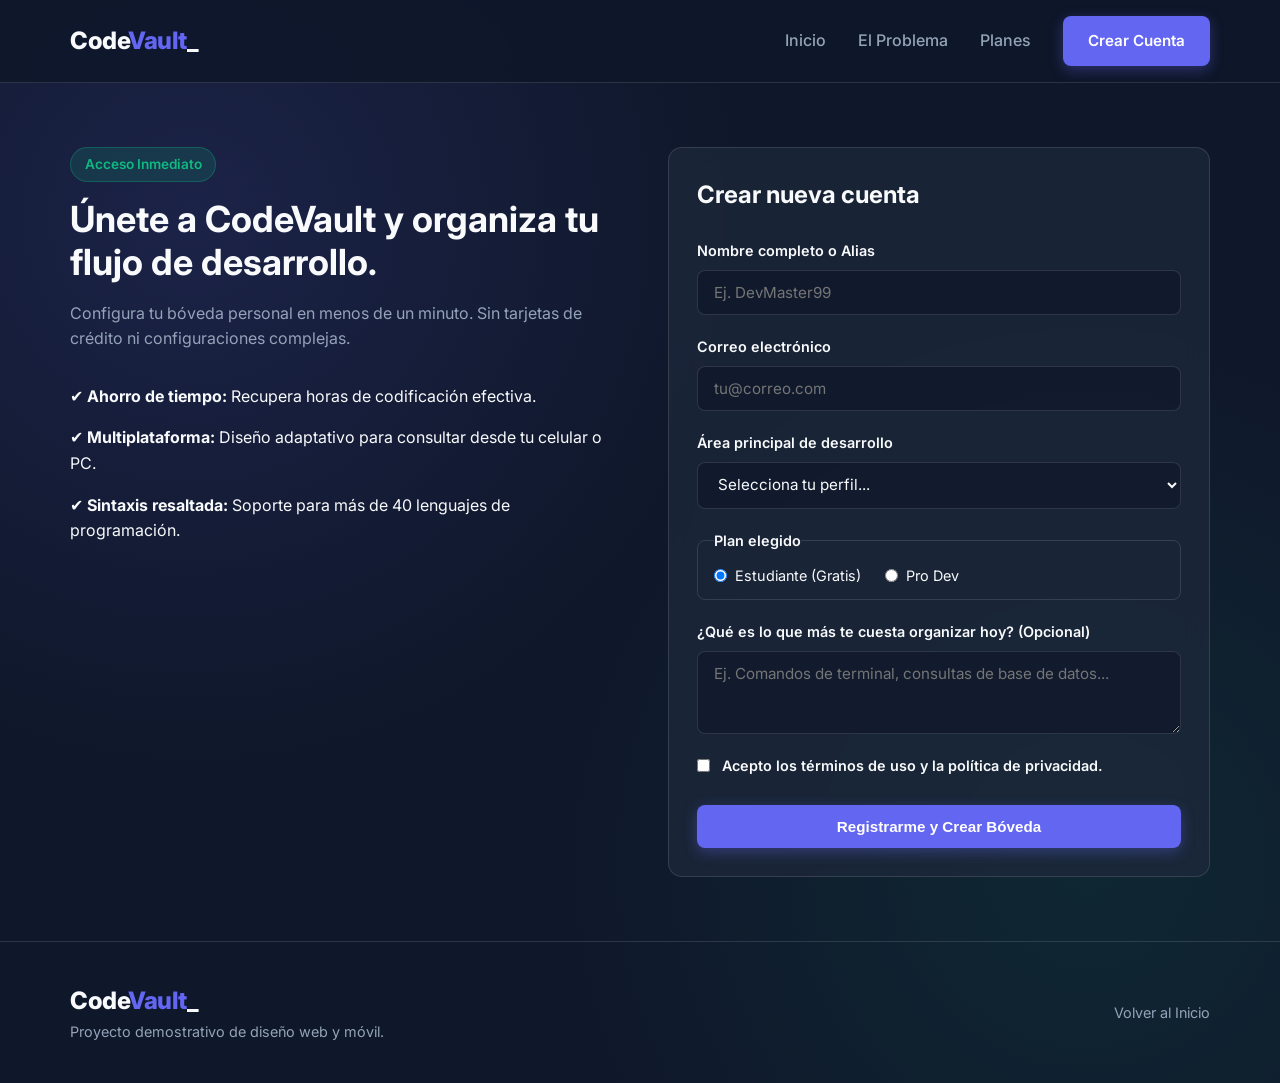
==== registro.html @ 7f3944ed "Agregación de proyecto personal IHC" ====
<!DOCTYPE html>
<html lang="es">
<head>
    <meta charset="UTF-8">
    <meta name="viewport" content="width=device-width, initial-scale=1.0">
    <title>Registro | CodeVault</title>
    <link href="https://fonts.googleapis.com/css2?family=Inter:wght@400;600;800&family=Fira+Code:wght@400;500&display=swap" rel="stylesheet">
    <link rel="stylesheet" href="global.css">
    <link rel="stylesheet" href="pages.css">
</head>
<body>

    <header class="navbar">
        <div class="container nav-container">
            <a href="index.html" class="logo">Code<span>Vault</span>_</a>
            
            <input type="checkbox" id="menu-toggle" class="menu-checkbox">
            <label for="menu-toggle" class="hamburger-btn" aria-label="Abrir menú">
                <span class="bar"></span>
                <span class="bar"></span>
                <span class="bar"></span>
            </label>

            <nav class="nav-menu">
                <ul class="nav-list">
                    <li><a href="index.html">Inicio</a></li>
                    <li><a href="index.html#problema">El Problema</a></li>
                    <li><a href="index.html#planes">Planes</a></li>
                    <li><a href="registro.html" class="btn btn-primary active">Crear Cuenta</a></li>
                </ul>
            </nav>
        </div>
    </header>

    <main class="container section">
        <div class="form-wrapper">
            <div class="form-info">
                <span class="badge">Acceso Inmediato</span>
                <h1>Únete a CodeVault y organiza tu flujo de desarrollo.</h1>
                <p>Configura tu bóveda personal en menos de un minuto. Sin tarjetas de crédito ni configuraciones complejas.</p>
                
                <ul class="benefit-list">
                    <li><strong>✔ Ahorro de tiempo:</strong> Recupera horas de codificación efectiva.</li>
                    <li><strong>✔ Multiplataforma:</strong> Diseño adaptativo para consultar desde tu celular o PC.</li>
                    <li><strong>✔ Sintaxis resaltada:</strong> Soporte para más de 40 lenguajes de programación.</li>
                </ul>
            </div>

            <!-- Formulario HTML5 completo -->
            <form action="index.html" method="GET" class="glass-card auth-form">
                <h2>Crear nueva cuenta</h2>
                
                <div class="form-group">
                    <label for="nombre">Nombre completo o Alias</label>
                    <input type="text" id="nombre" name="nombre" placeholder="Ej. DevMaster99" required>
                </div>

                <div class="form-group">
                    <label for="correo">Correo electrónico</label>
                    <input type="email" id="correo" name="correo" placeholder="tu@correo.com" required>
                </div>

                <div class="form-group">
                    <label for="especialidad">Área principal de desarrollo</label>
                    <select id="especialidad" name="especialidad" required>
                        <option value="" disabled selected>Selecciona tu perfil...</option>
                        <option value="backend">Backend Developer</option>
                        <option value="frontend">Frontend Developer</option>
                        <option value="fullstack">Full-Stack Developer</option>
                        <option value="estudiante">Estudiante de Ingeniería / Software</option>
                    </select>
                </div>

                <fieldset class="form-group fieldset-radio">
                    <legend>Plan elegido</legend>
                    <label class="radio-label">
                        <input type="radio" name="plan" value="gratis" checked> Estudiante (Gratis)
                    </label>
                    <label class="radio-label">
                        <input type="radio" name="plan" value="pro"> Pro Dev
                    </label>
                </fieldset>

                <div class="form-group">
                    <label for="problema_actual">¿Qué es lo que más te cuesta organizar hoy? (Opcional)</label>
                    <textarea id="problema_actual" name="problema_actual" rows="3" placeholder="Ej. Comandos de terminal, consultas de base de datos..."></textarea>
                </div>

                <div class="form-group checkbox-group">
                    <input type="checkbox" id="terminos" required>
                    <label for="terminos">Acepto los términos de uso y la política de privacidad.</label>
                </div>

                <button type="submit" class="btn btn-primary btn-block">Registrarme y Crear Bóveda</button>
            </form>
        </div>
    </main>

    <footer class="footer">
        <div class="container footer-content">
            <div>
                <a href="index.html" class="logo">Code<span>Vault</span>_</a>
                <p>Proyecto demostrativo de diseño web y móvil.</p>
            </div>
            <div class="footer-links">
                <a href="index.html">Volver al Inicio</a>
            </div>
        </div>
    </footer>

</body>
</html>
---- global.css ----
/* ==========================================================================
   1. VARIABLES Y PSICOLOGÍA DEL COLOR
   - Azul Oscuro (#0F172A): Seguridad, tecnología y reducción de fatiga visual.
   - Índigo (#6366F1): Innovación, enfoque e inteligencia.
   - Esmeralda (#10B981): Acción positiva, éxito y claridad en llamados a la acción.
   ========================================================================== */
:root {
    --bg-main: #0f172a;
    --bg-glass: rgba(30, 41, 59, 0.75);
    --text-primary: #f8fafc;
    --text-secondary: #94a3b8;
    --accent-indigo: #6366f1;
    --accent-indigo-hover: #4f46e5;
    --accent-emerald: #10b981;
    --border-glass: rgba(255, 255, 255, 0.12);
    --font-sans: 'Inter', system-ui, -apple-system, sans-serif;
    --font-mono: 'Fira Code', monospace;
}

* {
    margin: 0;
    padding: 0;
    box-sizing: border-box;
}

html {
    scroll-behavior: smooth;
}

body {
    font-family: var(--font-sans);
    background-color: var(--bg-main);
    background-image: radial-gradient(circle at 15% 20%, rgba(99, 102, 241, 0.15) 0%, transparent 40%),
                      radial-gradient(circle at 85% 80%, rgba(16, 185, 129, 0.1) 0%, transparent 40%);
    color: var(--text-primary);
    line-height: 1.6;
    min-height: 100vh;
    display: flex;
    flex-direction: column;
}

.container {
    width: 90%;
    max-width: 1140px;
    margin: 0 auto;
}

/* ==========================================================================
   2. BOTONES Y ELEMENTOS COMUNES (Jerarquía Visual)
   ========================================================================== */
.btn {
    display: inline-block;
    padding: 0.75rem 1.5rem;
    border-radius: 8px;
    font-weight: 600;
    text-decoration: none;
    transition: all 0.25s ease;
    cursor: pointer;
    border: 1px solid transparent;
    font-size: 0.95rem;
    text-align: center;
}

.btn-primary {
    background-color: var(--accent-indigo);
    color: #ffffff;
    box-shadow: 0 4px 14px rgba(99, 102, 241, 0.35);
}

.btn-primary:hover {
    background-color: var(--accent-indigo-hover);
    transform: translateY(-2px);
}

.btn-outline {
    background-color: transparent;
    border-color: var(--border-glass);
    color: var(--text-primary);
}

.btn-outline:hover {
    background-color: rgba(255, 255, 255, 0.05);
    border-color: var(--text-secondary);
}

.badge {
    display: inline-block;
    padding: 0.35rem 0.85rem;
    background: rgba(16, 185, 129, 0.15);
    color: var(--accent-emerald);
    border: 1px solid rgba(16, 185, 129, 0.3);
    border-radius: 50px;
    font-size: 0.85rem;
    font-weight: 600;
    margin-bottom: 1rem;
}

/* Tendencia de diseño: Glassmorphism */
.glass-card {
    background: var(--bg-glass);
    backdrop-filter: blur(12px);
    -webkit-backdrop-filter: blur(12px);
    border: 1px solid var(--border-glass);
    border-radius: 14px;
    padding: 1.75rem;
}

/* ==========================================================================
   3. NAVBAR Y MENÚ HAMBURGUESA (100% CSS, SIN JAVASCRIPT)
   ========================================================================== */
.navbar {
    position: sticky;
    top: 0;
    z-index: 100;
    background: rgba(15, 23, 42, 0.85);
    backdrop-filter: blur(10px);
    border-bottom: 1px solid var(--border-glass);
    padding: 1rem 0;
}

.nav-container {
    display: flex;
    justify-content: space-between;
    align-items: center;
}

.logo {
    font-size: 1.5rem;
    font-weight: 800;
    color: var(--text-primary);
    text-decoration: none;
    letter-spacing: -0.5px;
}

.logo span {
    color: var(--accent-indigo);
}

.nav-list {
    display: flex;
    align-items: center;
    list-style: none;
    gap: 2rem;
}

.nav-list a:not(.btn) {
    color: var(--text-secondary);
    text-decoration: none;
    font-weight: 500;
    transition: color 0.2s;
}

.nav-list a:not(.btn):hover,
.nav-list a.active:not(.btn) {
    color: var(--text-primary);
}

/* Ocultar el checkbox del menú hamburguesa */
.menu-checkbox {
    display: none;
}

.hamburger-btn {
    display: none;
    flex-direction: column;
    gap: 5px;
    cursor: pointer;
    padding: 5px;
}

.hamburger-btn .bar {
    width: 26px;
    height: 3px;
    background-color: var(--text-primary);
    border-radius: 3px;
    transition: all 0.3s ease;
}

/* ==========================================================================
   4. FOOTER
   ========================================================================== */
.footer {
    margin-top: auto;
    border-top: 1px solid var(--border-glass);
    padding: 2.5rem 0;
    color: var(--text-secondary);
    font-size: 0.9rem;
}

.footer-content {
    display: flex;
    justify-content: space-between;
    align-items: center;
    flex-wrap: wrap;
    gap: 1.5rem;
}

.footer-links {
    display: flex;
    gap: 1.5rem;
}

.footer-links a {
    color: var(--text-secondary);
    text-decoration: none;
}

.footer-links a:hover {
    color: var(--text-primary);
}

/* ==========================================================================
   5. MEDIA QUERIES (Menú Móvil Hamburguesa)
   ========================================================================== */
@media (max-width: 768px) {
    .hamburger-btn {
        display: flex;
    }

    .nav-menu {
        position: absolute;
        top: 100%;
        left: 0;
        width: 100%;
        background: #0f172a;
        border-bottom: 1px solid var(--border-glass);
        max-height: 0;
        overflow: hidden;
        transition: max-height 0.35s ease-out;
    }

    .nav-list {
        flex-direction: column;
        padding: 1.5rem;
        gap: 1.25rem;
        align-items: stretch;
        text-align: center;
    }

    /* Cuando se hace clic en el label, el checkbox se marca y despliega el menú */
    .menu-checkbox:checked ~ .nav-menu {
        max-height: 380px;
    }

    /* Animación de las barras a una "X" */
    .menu-checkbox:checked ~ .hamburger-btn .bar:nth-child(1) {
        transform: translateY(8px) rotate(45deg);
    }
    .menu-checkbox:checked ~ .hamburger-btn .bar:nth-child(2) {
        opacity: 0;
    }
    .menu-checkbox:checked ~ .hamburger-btn .bar:nth-child(3) {
        transform: translateY(-8px) rotate(-45deg);
    }
}
---- pages.css ----
/* ==========================================================================
   1. SECCIÓN HERO Y BLOQUE DE CÓDIGO
   ========================================================================== */
.hero {
    display: grid;
    grid-template-columns: 1.1fr 0.9fr;
    gap: 3rem;
    align-items: center;
    padding: 4.5rem 0;
}

.hero-content h1 {
    font-size: clamp(2rem, 4vw, 3.1rem);
    font-weight: 800;
    line-height: 1.15;
    margin-bottom: 1.25rem;
    letter-spacing: -1px;
}

.hero-content p {
    color: var(--text-secondary);
    font-size: 1.1rem;
    margin-bottom: 2rem;
}

.hero-btns {
    display: flex;
    gap: 1rem;
    flex-wrap: wrap;
}

.code-header {
    display: flex;
    align-items: center;
    gap: 8px;
    margin-bottom: 1rem;
    padding-bottom: 0.75rem;
    border-bottom: 1px solid var(--border-glass);
}

.dot {
    width: 12px;
    height: 12px;
    border-radius: 50%;
}
.dot.red { background-color: #ef4444; }
.dot.yellow { background-color: #f59e0b; }
.dot.green { background-color: #10b981; }

.filename {
    margin-left: auto;
    font-family: var(--font-mono);
    font-size: 0.8rem;
    color: var(--text-secondary);
}

pre {
    overflow-x: auto;
    font-family: var(--font-mono);
    font-size: 0.9rem;
    color: #e2e8f0;
}

/* ==========================================================================
   2. GRILLA DE CARACTERÍSTICAS Y TABLA
   ========================================================================== */
.section {
    padding: 4rem 0;
}

.section-header {
    text-align: center;
    max-width: 650px;
    margin: 0 auto 3rem;
}

.section-header h2 {
    font-size: 2rem;
    margin-bottom: 0.75rem;
}

.section-header p {
    color: var(--text-secondary);
}

.grid-cards {
    display: grid;
    grid-template-columns: repeat(auto-fit, minmax(280px, 1fr));
    gap: 1.75rem;
}

.feature-card .icon-box {
    display: inline-block;
    font-family: var(--font-mono);
    font-weight: 700;
    color: var(--accent-indigo);
    background: rgba(99, 102, 241, 0.15);
    padding: 0.4rem 0.85rem;
    border-radius: 8px;
    margin-bottom: 1rem;
}

.feature-card h3 {
    margin-bottom: 0.75rem;
    font-size: 1.25rem;
}

.feature-card p {
    color: var(--text-secondary);
    font-size: 0.95rem;
}

/* Tabla responsive */
.table-responsive {
    overflow-x: auto;
}

.pricing-table {
    width: 100%;
    border-collapse: collapse;
    text-align: left;
}

.pricing-table th,
.pricing-table td {
    padding: 1rem;
    border-bottom: 1px solid var(--border-glass);
}

.pricing-table th {
    color: var(--accent-emerald);
    font-weight: 600;
}

.pricing-table td {
    color: var(--text-secondary);
}

/* ==========================================================================
   3. PÁGINA DE REGISTRO Y FORMULARIO
   ========================================================================== */
.form-wrapper {
    display: grid;
    grid-template-columns: 1fr 1fr;
    gap: 3.5rem;
    align-items: start;
}

.form-info h1 {
    font-size: 2.25rem;
    line-height: 1.2;
    margin-bottom: 1rem;
}

.form-info p {
    color: var(--text-secondary);
    margin-bottom: 2rem;
}

.benefit-list {
    list-style: none;
    display: flex;
    flex-direction: column;
    gap: 1rem;
}

.auth-form h2 {
    margin-bottom: 1.5rem;
    font-size: 1.5rem;
}

.form-group {
    margin-bottom: 1.25rem;
    display: flex;
    flex-direction: column;
    gap: 0.5rem;
}

.form-group label,
.fieldset-radio legend {
    font-size: 0.9rem;
    font-weight: 600;
    color: var(--text-primary);
}

.form-group input[type="text"],
.form-group input[type="email"],
.form-group select,
.form-group textarea {
    width: 100%;
    padding: 0.75rem 1rem;
    border-radius: 8px;
    border: 1px solid var(--border-glass);
    background: rgba(15, 23, 42, 0.7);
    color: var(--text-primary);
    font-family: var(--font-sans);
    font-size: 0.95rem;
}

.form-group input:focus,
.form-group select:focus,
.form-group textarea:focus {
    outline: none;
    border-color: var(--accent-indigo);
}

.fieldset-radio {
    border: 1px solid var(--border-glass);
    border-radius: 8px;
    padding: 0.75rem 1rem;
    display: flex;
    flex-direction: row;
    gap: 1.5rem;
}

.radio-label {
    display: flex;
    align-items: center;
    gap: 0.5rem;
    cursor: pointer;
    font-weight: 400 !important;
}

.checkbox-group {
    flex-direction: row;
    align-items: center;
    gap: 0.75rem;
}

.btn-block {
    width: 100%;
    margin-top: 0.5rem;
}

/* ==========================================================================
   4. RESPONSIVE DESIGN (Móviles y Tablets)
   ========================================================================== */
@media (max-width: 860px) {
    .hero,
    .form-wrapper {
        grid-template-columns: 1fr;
        gap: 2.5rem;
    }

    .hero {
        padding: 2.5rem 0;
        text-align: center;
    }

    .hero-btns {
        justify-content: center;
    }

    .code-header {
        text-align: left;
    }

    pre {
        text-align: left;
    }
}
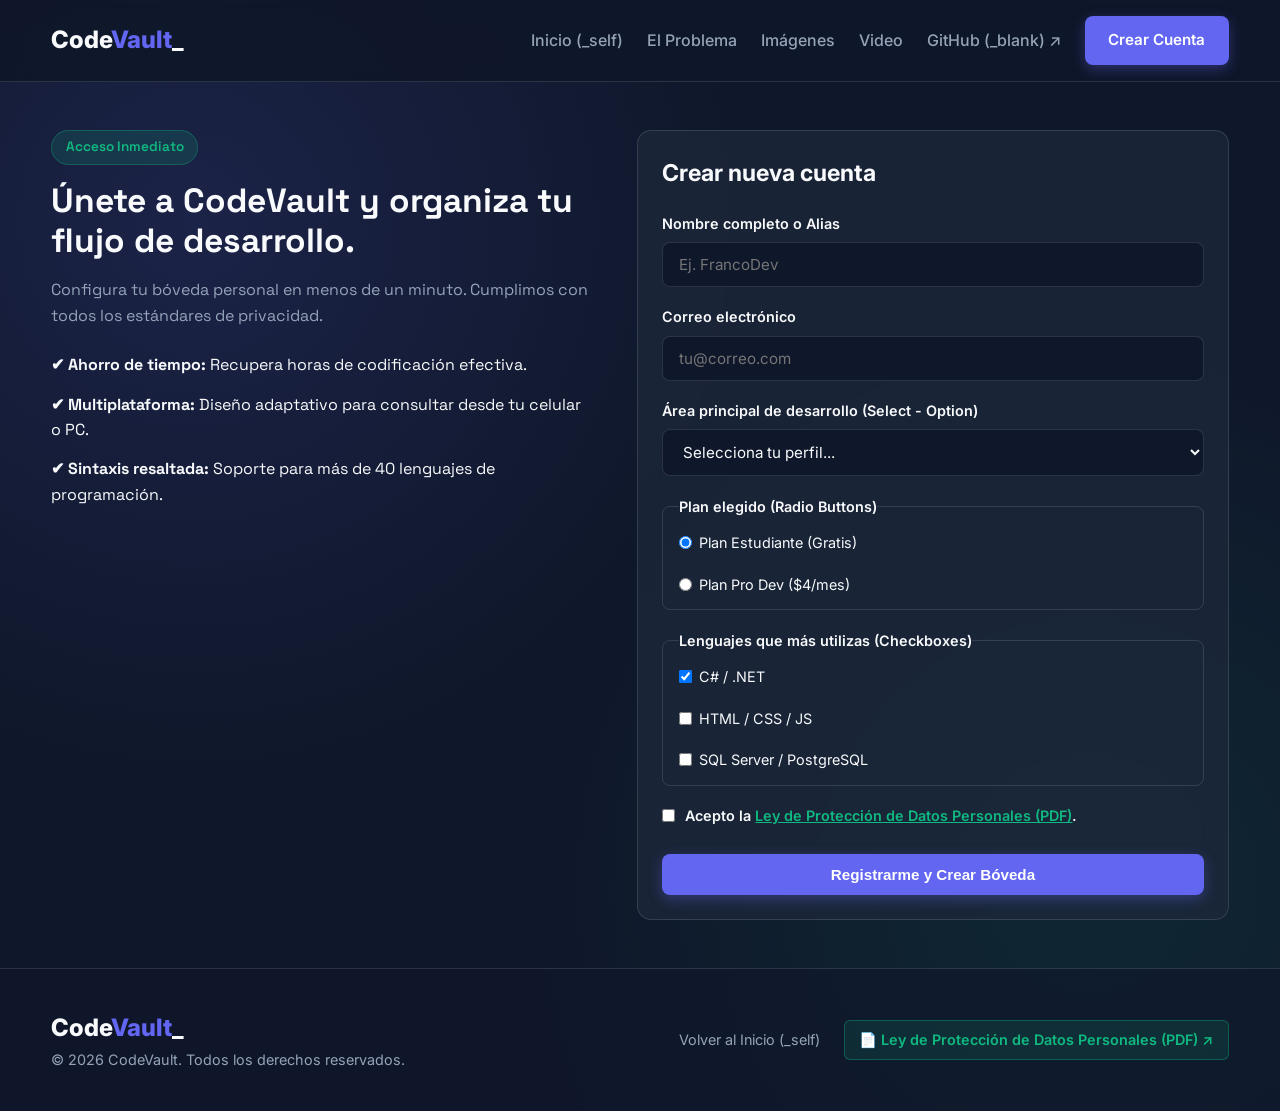
==== commit bb372cc1: "Prototipo Landing Page completo" ====
--- a/registro.html
+++ b/registro.html
@@ -4,7 +4,7 @@
     <meta charset="UTF-8">
     <meta name="viewport" content="width=device-width, initial-scale=1.0">
     <title>Registro | CodeVault</title>
-    <link href="https://fonts.googleapis.com/css2?family=Inter:wght@400;600;800&family=Fira+Code:wght@400;500&display=swap" rel="stylesheet">
+    <link href="https://fonts.googleapis.com/css2?family=Fira+Code:wght@400;500&family=Inter:wght@400;600;800&family=Space+Grotesk:wght@500;700&display=swap" rel="stylesheet">
     <link rel="stylesheet" href="global.css">
     <link rel="stylesheet" href="pages.css">
 </head>
@@ -12,7 +12,7 @@
 
     <header class="navbar">
         <div class="container nav-container">
-            <a href="index.html" class="logo">Code<span>Vault</span>_</a>
+            <a href="index.html" target="_self" class="logo">Code<span>Vault</span>_</a>
             
             <input type="checkbox" id="menu-toggle" class="menu-checkbox">
             <label for="menu-toggle" class="hamburger-btn" aria-label="Abrir menú">
@@ -21,12 +21,14 @@
                 <span class="bar"></span>
             </label>
 
-            <nav class="nav-menu">
+            <nav class="nav-menu" aria-label="Menú Principal">
                 <ul class="nav-list">
-                    <li><a href="index.html">Inicio</a></li>
-                    <li><a href="index.html#problema">El Problema</a></li>
-                    <li><a href="index.html#planes">Planes</a></li>
-                    <li><a href="registro.html" class="btn btn-primary active">Crear Cuenta</a></li>
+                    <li><a href="index.html" target="_self">Inicio (_self)</a></li>
+                    <li><a href="index.html#problema" target="_self">El Problema</a></li>
+                    <li><a href="index.html#galeria" target="_self">Imágenes</a></li>
+                    <li><a href="index.html#demo" target="_self">Video</a></li>
+                    <li><a href="https://github.com/" target="_blank" rel="noopener noreferrer">GitHub (_blank) ↗</a></li>
+                    <li><a href="registro.html" target="_self" class="btn btn-primary active">Crear Cuenta</a></li>
                 </ul>
             </nav>
         </div>
@@ -34,10 +36,10 @@
 
     <main class="container section">
         <div class="form-wrapper">
-            <div class="form-info">
+            <div class="form-info special-font-section">
                 <span class="badge">Acceso Inmediato</span>
                 <h1>Únete a CodeVault y organiza tu flujo de desarrollo.</h1>
-                <p>Configura tu bóveda personal en menos de un minuto. Sin tarjetas de crédito ni configuraciones complejas.</p>
+                <p>Configura tu bóveda personal en menos de un minuto. Cumplimos con todos los estándares de privacidad.</p>
                 
                 <ul class="benefit-list">
                     <li><strong>✔ Ahorro de tiempo:</strong> Recupera horas de codificación efectiva.</li>
@@ -46,13 +48,13 @@
                 </ul>
             </div>
 
-            <!-- Formulario HTML5 completo -->
+            <!-- FORMULARIO CON SELECT-OPTION, RADIO Y CHECKBOX -->
             <form action="index.html" method="GET" class="glass-card auth-form">
                 <h2>Crear nueva cuenta</h2>
                 
                 <div class="form-group">
                     <label for="nombre">Nombre completo o Alias</label>
-                    <input type="text" id="nombre" name="nombre" placeholder="Ej. DevMaster99" required>
+                    <input type="text" id="nombre" name="nombre" placeholder="Ej. FrancoDev" required>
                 </div>
 
                 <div class="form-group">
@@ -60,35 +62,48 @@
                     <input type="email" id="correo" name="correo" placeholder="tu@correo.com" required>
                 </div>
 
+                <!-- 1. LISTA DESPLEGABLE (SELECT - OPTION) -->
                 <div class="form-group">
-                    <label for="especialidad">Área principal de desarrollo</label>
+                    <label for="especialidad">Área principal de desarrollo (Select - Option)</label>
                     <select id="especialidad" name="especialidad" required>
                         <option value="" disabled selected>Selecciona tu perfil...</option>
-                        <option value="backend">Backend Developer</option>
-                        <option value="frontend">Frontend Developer</option>
+                        <option value="backend">Backend Developer (.NET / Java / SQL)</option>
+                        <option value="frontend">Frontend Developer (React / CSS)</option>
                         <option value="fullstack">Full-Stack Developer</option>
-                        <option value="estudiante">Estudiante de Ingeniería / Software</option>
+                        <option value="estudiante">Estudiante de Ingeniería</option>
                     </select>
                 </div>
 
-                <fieldset class="form-group fieldset-radio">
-                    <legend>Plan elegido</legend>
-                    <label class="radio-label">
-                        <input type="radio" name="plan" value="gratis" checked> Estudiante (Gratis)
+                <!-- 2. BOTONES DE OPCIÓN (RADIO) -->
+                <fieldset class="form-group fieldset-box">
+                    <legend>Plan elegido (Radio Buttons)</legend>
+                    <label class="option-label">
+                        <input type="radio" name="plan" value="gratis" checked> Plan Estudiante (Gratis)
                     </label>
-                    <label class="radio-label">
-                        <input type="radio" name="plan" value="pro"> Pro Dev
+                    <label class="option-label">
+                        <input type="radio" name="plan" value="pro"> Plan Pro Dev ($4/mes)
                     </label>
                 </fieldset>
 
-                <div class="form-group">
-                    <label for="problema_actual">¿Qué es lo que más te cuesta organizar hoy? (Opcional)</label>
-                    <textarea id="problema_actual" name="problema_actual" rows="3" placeholder="Ej. Comandos de terminal, consultas de base de datos..."></textarea>
-                </div>
+                <!-- 3. CASILLAS DE VERIFICACIÓN (CHECKBOX) -->
+                <fieldset class="form-group fieldset-box">
+                    <legend>Lenguajes que más utilizas (Checkboxes)</legend>
+                    <label class="option-label">
+                        <input type="checkbox" name="lenguajes" value="csharp" checked> C# / .NET
+                    </label>
+                    <label class="option-label">
+                        <input type="checkbox" name="lenguajes" value="js"> HTML / CSS / JS
+                    </label>
+                    <label class="option-label">
+                        <input type="checkbox" name="lenguajes" value="sql"> SQL Server / PostgreSQL
+                    </label>
+                </fieldset>
 
                 <div class="form-group checkbox-group">
                     <input type="checkbox" id="terminos" required>
-                    <label for="terminos">Acepto los términos de uso y la política de privacidad.</label>
+                    <label for="terminos">
+                        Acepto la <a href="https://www.minjus.gob.pe/wp-content/uploads/2013/04/LEY-29733.pdf" target="_blank" rel="noopener noreferrer" class="inline-link">Ley de Protección de Datos Personales (PDF)</a>.
+                    </label>
                 </div>
 
                 <button type="submit" class="btn btn-primary btn-block">Registrarme y Crear Bóveda</button>
@@ -96,14 +111,18 @@
         </div>
     </main>
 
+    <!-- PIE DE PÁGINA CON PDF DE LEY DE PROTECCIÓN DE DATOS -->
     <footer class="footer">
         <div class="container footer-content">
             <div>
-                <a href="index.html" class="logo">Code<span>Vault</span>_</a>
-                <p>Proyecto demostrativo de diseño web y móvil.</p>
+                <a href="index.html" target="_self" class="logo">Code<span>Vault</span>_</a>
+                <p>© 2026 CodeVault. Todos los derechos reservados.</p>
             </div>
             <div class="footer-links">
-                <a href="index.html">Volver al Inicio</a>
+                <a href="index.html" target="_self">Volver al Inicio (_self)</a>
+                <a href="https://www.minjus.gob.pe/wp-content/uploads/2013/04/LEY-29733.pdf" target="_blank" rel="noopener noreferrer" class="pdf-link">
+                    📄 Ley de Protección de Datos Personales (PDF) ↗
+                </a>
             </div>
         </div>
     </footer>
--- a/global.css
+++ b/global.css
@@ -1,9 +1,3 @@
-/* ==========================================================================
-   1. VARIABLES Y PSICOLOGÍA DEL COLOR
-   - Azul Oscuro (#0F172A): Seguridad, tecnología y reducción de fatiga visual.
-   - Índigo (#6366F1): Innovación, enfoque e inteligencia.
-   - Esmeralda (#10B981): Acción positiva, éxito y claridad en llamados a la acción.
-   ========================================================================== */
 :root {
     --bg-main: #0f172a;
     --bg-glass: rgba(30, 41, 59, 0.75);
@@ -14,6 +8,7 @@
     --accent-emerald: #10b981;
     --border-glass: rgba(255, 255, 255, 0.12);
     --font-sans: 'Inter', system-ui, -apple-system, sans-serif;
+    --font-special: 'Space Grotesk', sans-serif;
     --font-mono: 'Fira Code', monospace;
 }
 
@@ -40,17 +35,20 @@
 }
 
 .container {
-    width: 90%;
-    max-width: 1140px;
+    width: 92%;
+    max-width: 1200px;
     margin: 0 auto;
 }
 
-/* ==========================================================================
-   2. BOTONES Y ELEMENTOS COMUNES (Jerarquía Visual)
-   ========================================================================== */
+/* Fuente diferente de Google Fonts aplicada a una sección específica */
+.special-font-section {
+    font-family: var(--font-special);
+}
+
+/* Botones y utilidades */
 .btn {
     display: inline-block;
-    padding: 0.75rem 1.5rem;
+    padding: 0.7rem 1.4rem;
     border-radius: 8px;
     font-weight: 600;
     text-decoration: none;
@@ -95,24 +93,23 @@
     margin-bottom: 1rem;
 }
 
-/* Tendencia de diseño: Glassmorphism */
 .glass-card {
     background: var(--bg-glass);
     backdrop-filter: blur(12px);
     -webkit-backdrop-filter: blur(12px);
     border: 1px solid var(--border-glass);
     border-radius: 14px;
-    padding: 1.75rem;
+    padding: 1.5rem;
 }
 
 /* ==========================================================================
-   3. NAVBAR Y MENÚ HAMBURGUESA (100% CSS, SIN JAVASCRIPT)
+   MENÚ HORIZONTAL Y MENÚ HAMBURGUESA (SIN JS)
    ========================================================================== */
 .navbar {
     position: sticky;
     top: 0;
     z-index: 100;
-    background: rgba(15, 23, 42, 0.85);
+    background: rgba(15, 23, 42, 0.9);
     backdrop-filter: blur(10px);
     border-bottom: 1px solid var(--border-glass);
     padding: 1rem 0;
@@ -129,7 +126,6 @@
     font-weight: 800;
     color: var(--text-primary);
     text-decoration: none;
-    letter-spacing: -0.5px;
 }
 
 .logo span {
@@ -140,7 +136,7 @@
     display: flex;
     align-items: center;
     list-style: none;
-    gap: 2rem;
+    gap: 1.5rem;
 }
 
 .nav-list a:not(.btn) {
@@ -155,7 +151,6 @@
     color: var(--text-primary);
 }
 
-/* Ocultar el checkbox del menú hamburguesa */
 .menu-checkbox {
     display: none;
 }
@@ -177,7 +172,57 @@
 }
 
 /* ==========================================================================
-   4. FOOTER
+   LAYOUT PRINCIPAL Y MENÚ VERTICAL (SIDEBAR)
+   ========================================================================== */
+.main-layout {
+    display: grid;
+    grid-template-columns: 240px 1fr;
+    gap: 2.5rem;
+    padding-top: 2.5rem;
+    padding-bottom: 2.5rem;
+    align-items: start;
+}
+
+.vertical-sidebar {
+    position: sticky;
+    top: 90px;
+}
+
+.sidebar-title {
+    font-size: 0.95rem;
+    text-transform: uppercase;
+    letter-spacing: 1px;
+    color: var(--accent-emerald);
+    margin-bottom: 1rem;
+    padding-bottom: 0.5rem;
+    border-bottom: 1px solid var(--border-glass);
+}
+
+.vertical-nav-list {
+    list-style: none;
+    display: flex;
+    flex-direction: column;
+    gap: 0.65rem;
+}
+
+.vertical-nav-list a {
+    display: block;
+    padding: 0.5rem 0.75rem;
+    border-radius: 6px;
+    color: var(--text-secondary);
+    text-decoration: none;
+    font-size: 0.9rem;
+    transition: all 0.2s;
+}
+
+.vertical-nav-list a:hover {
+    background: rgba(99, 102, 241, 0.15);
+    color: var(--text-primary);
+    transform: translateX(4px);
+}
+
+/* ==========================================================================
+   FOOTER Y ENLACE AL PDF
    ========================================================================== */
 .footer {
     margin-top: auto;
@@ -185,6 +230,7 @@
     padding: 2.5rem 0;
     color: var(--text-secondary);
     font-size: 0.9rem;
+    background: rgba(15, 23, 42, 0.6);
 }
 
 .footer-content {
@@ -197,6 +243,8 @@
 
 .footer-links {
     display: flex;
+    align-items: center;
+    flex-wrap: wrap;
     gap: 1.5rem;
 }
 
@@ -209,9 +257,37 @@
     color: var(--text-primary);
 }
 
+.pdf-link {
+    background: rgba(16, 185, 129, 0.12);
+    color: var(--accent-emerald) !important;
+    border: 1px solid rgba(16, 185, 129, 0.35);
+    padding: 0.45rem 0.9rem;
+    border-radius: 6px;
+    font-weight: 600;
+}
+
+.pdf-link:hover {
+    background: rgba(16, 185, 129, 0.25);
+}
+
 /* ==========================================================================
-   5. MEDIA QUERIES (Menú Móvil Hamburguesa)
+   RESPONSIVE: MENÚ HAMBURGUESA Y ADAPTACIÓN DEL MENÚ VERTICAL
    ========================================================================== */
+@media (max-width: 900px) {
+    .main-layout {
+        grid-template-columns: 1fr;
+    }
+
+    .vertical-sidebar {
+        position: static;
+    }
+
+    .vertical-nav-list {
+        flex-direction: row;
+        flex-wrap: wrap;
+    }
+}
+
 @media (max-width: 768px) {
     .hamburger-btn {
         display: flex;
@@ -232,17 +308,15 @@
     .nav-list {
         flex-direction: column;
         padding: 1.5rem;
-        gap: 1.25rem;
+        gap: 1.15rem;
         align-items: stretch;
         text-align: center;
     }
 
-    /* Cuando se hace clic en el label, el checkbox se marca y despliega el menú */
     .menu-checkbox:checked ~ .nav-menu {
-        max-height: 380px;
-    }
-
-    /* Animación de las barras a una "X" */
+        max-height: 420px;
+    }
+
     .menu-checkbox:checked ~ .hamburger-btn .bar:nth-child(1) {
         transform: translateY(8px) rotate(45deg);
     }
--- a/pages.css
+++ b/pages.css
@@ -1,26 +1,25 @@
 /* ==========================================================================
-   1. SECCIÓN HERO Y BLOQUE DE CÓDIGO
+   1. SECCIÓN HERO
    ========================================================================== */
 .hero {
     display: grid;
-    grid-template-columns: 1.1fr 0.9fr;
-    gap: 3rem;
-    align-items: center;
-    padding: 4.5rem 0;
+    grid-template-columns: 1.15fr 0.85fr;
+    gap: 2.5rem;
+    align-items: center;
+    padding-bottom: 3.5rem;
 }
 
 .hero-content h1 {
-    font-size: clamp(2rem, 4vw, 3.1rem);
+    font-size: clamp(1.85rem, 3.5vw, 2.75rem);
     font-weight: 800;
-    line-height: 1.15;
-    margin-bottom: 1.25rem;
-    letter-spacing: -1px;
+    line-height: 1.18;
+    margin-bottom: 1.15rem;
 }
 
 .hero-content p {
     color: var(--text-secondary);
-    font-size: 1.1rem;
-    margin-bottom: 2rem;
+    font-size: 1.05rem;
+    margin-bottom: 1.75rem;
 }
 
 .hero-btns {
@@ -57,26 +56,24 @@
 pre {
     overflow-x: auto;
     font-family: var(--font-mono);
-    font-size: 0.9rem;
+    font-size: 0.88rem;
     color: #e2e8f0;
 }
 
 /* ==========================================================================
-   2. GRILLA DE CARACTERÍSTICAS Y TABLA
+   2. SECCIONES GENERALES, IMAGEN Y VIDEO
    ========================================================================== */
 .section {
-    padding: 4rem 0;
+    padding: 3rem 0;
 }
 
 .section-header {
-    text-align: center;
-    max-width: 650px;
-    margin: 0 auto 3rem;
+    margin-bottom: 2rem;
 }
 
 .section-header h2 {
-    font-size: 2rem;
-    margin-bottom: 0.75rem;
+    font-size: 1.85rem;
+    margin-bottom: 0.5rem;
 }
 
 .section-header p {
@@ -85,8 +82,8 @@
 
 .grid-cards {
     display: grid;
-    grid-template-columns: repeat(auto-fit, minmax(280px, 1fr));
-    gap: 1.75rem;
+    grid-template-columns: repeat(auto-fit, minmax(250px, 1fr));
+    gap: 1.5rem;
 }
 
 .feature-card .icon-box {
@@ -95,14 +92,14 @@
     font-weight: 700;
     color: var(--accent-indigo);
     background: rgba(99, 102, 241, 0.15);
-    padding: 0.4rem 0.85rem;
-    border-radius: 8px;
-    margin-bottom: 1rem;
+    padding: 0.35rem 0.75rem;
+    border-radius: 8px;
+    margin-bottom: 0.85rem;
 }
 
 .feature-card h3 {
-    margin-bottom: 0.75rem;
-    font-size: 1.25rem;
+    margin-bottom: 0.6rem;
+    font-size: 1.2rem;
 }
 
 .feature-card p {
@@ -110,7 +107,38 @@
     font-size: 0.95rem;
 }
 
-/* Tabla responsive */
+/* Sección de Imagen */
+.image-grid {
+    display: grid;
+    grid-template-columns: repeat(auto-fit, minmax(280px, 1fr));
+    gap: 1.5rem;
+}
+
+.image-card img {
+    width: 100%;
+    height: 220px;
+    object-fit: cover;
+    border-radius: 8px;
+    margin-bottom: 0.85rem;
+    border: 1px solid var(--border-glass);
+}
+
+.image-card figcaption {
+    font-size: 0.9rem;
+    color: var(--text-secondary);
+    text-align: center;
+}
+
+/* Sección de Video */
+.video-wrapper video {
+    width: 100%;
+    max-height: 440px;
+    border-radius: 8px;
+    background: #000;
+    display: block;
+}
+
+/* Tabla */
 .table-responsive {
     overflow-x: auto;
 }
@@ -123,13 +151,12 @@
 
 .pricing-table th,
 .pricing-table td {
-    padding: 1rem;
+    padding: 0.9rem;
     border-bottom: 1px solid var(--border-glass);
 }
 
 .pricing-table th {
     color: var(--accent-emerald);
-    font-weight: 600;
 }
 
 .pricing-table td {
@@ -137,47 +164,47 @@
 }
 
 /* ==========================================================================
-   3. PÁGINA DE REGISTRO Y FORMULARIO
+   3. FORMULARIO (SELECT, RADIO, CHECKBOX)
    ========================================================================== */
 .form-wrapper {
     display: grid;
-    grid-template-columns: 1fr 1fr;
-    gap: 3.5rem;
+    grid-template-columns: 1fr 1.1fr;
+    gap: 3rem;
     align-items: start;
 }
 
 .form-info h1 {
-    font-size: 2.25rem;
+    font-size: 2.1rem;
     line-height: 1.2;
     margin-bottom: 1rem;
 }
 
 .form-info p {
     color: var(--text-secondary);
-    margin-bottom: 2rem;
+    margin-bottom: 1.5rem;
 }
 
 .benefit-list {
     list-style: none;
     display: flex;
     flex-direction: column;
-    gap: 1rem;
+    gap: 0.85rem;
 }
 
 .auth-form h2 {
-    margin-bottom: 1.5rem;
-    font-size: 1.5rem;
+    margin-bottom: 1.25rem;
+    font-size: 1.45rem;
 }
 
 .form-group {
-    margin-bottom: 1.25rem;
+    margin-bottom: 1.15rem;
     display: flex;
     flex-direction: column;
-    gap: 0.5rem;
+    gap: 0.45rem;
 }
 
 .form-group label,
-.fieldset-radio legend {
+.fieldset-box legend {
     font-size: 0.9rem;
     font-weight: 600;
     color: var(--text-primary);
@@ -185,46 +212,44 @@
 
 .form-group input[type="text"],
 .form-group input[type="email"],
-.form-group select,
-.form-group textarea {
+.form-group select {
     width: 100%;
     padding: 0.75rem 1rem;
     border-radius: 8px;
     border: 1px solid var(--border-glass);
-    background: rgba(15, 23, 42, 0.7);
+    background: rgba(15, 23, 42, 0.85);
     color: var(--text-primary);
     font-family: var(--font-sans);
     font-size: 0.95rem;
 }
 
-.form-group input:focus,
-.form-group select:focus,
-.form-group textarea:focus {
-    outline: none;
-    border-color: var(--accent-indigo);
-}
-
-.fieldset-radio {
+.fieldset-box {
     border: 1px solid var(--border-glass);
     border-radius: 8px;
-    padding: 0.75rem 1rem;
-    display: flex;
-    flex-direction: row;
-    gap: 1.5rem;
-}
-
-.radio-label {
-    display: flex;
-    align-items: center;
-    gap: 0.5rem;
+    padding: 0.85rem 1rem;
+    display: flex;
+    flex-wrap: wrap;
+    gap: 1.15rem;
+}
+
+.option-label {
+    display: flex;
+    align-items: center;
+    gap: 0.45rem;
     cursor: pointer;
     font-weight: 400 !important;
+    font-size: 0.9rem;
 }
 
 .checkbox-group {
     flex-direction: row;
     align-items: center;
-    gap: 0.75rem;
+    gap: 0.65rem;
+}
+
+.inline-link {
+    color: var(--accent-emerald);
+    text-decoration: underline;
 }
 
 .btn-block {
@@ -232,30 +257,9 @@
     margin-top: 0.5rem;
 }
 
-/* ==========================================================================
-   4. RESPONSIVE DESIGN (Móviles y Tablets)
-   ========================================================================== */
-@media (max-width: 860px) {
+@media (max-width: 820px) {
     .hero,
     .form-wrapper {
         grid-template-columns: 1fr;
-        gap: 2.5rem;
-    }
-
-    .hero {
-        padding: 2.5rem 0;
-        text-align: center;
-    }
-
-    .hero-btns {
-        justify-content: center;
-    }
-
-    .code-header {
-        text-align: left;
-    }
-
-    pre {
-        text-align: left;
     }
 }
